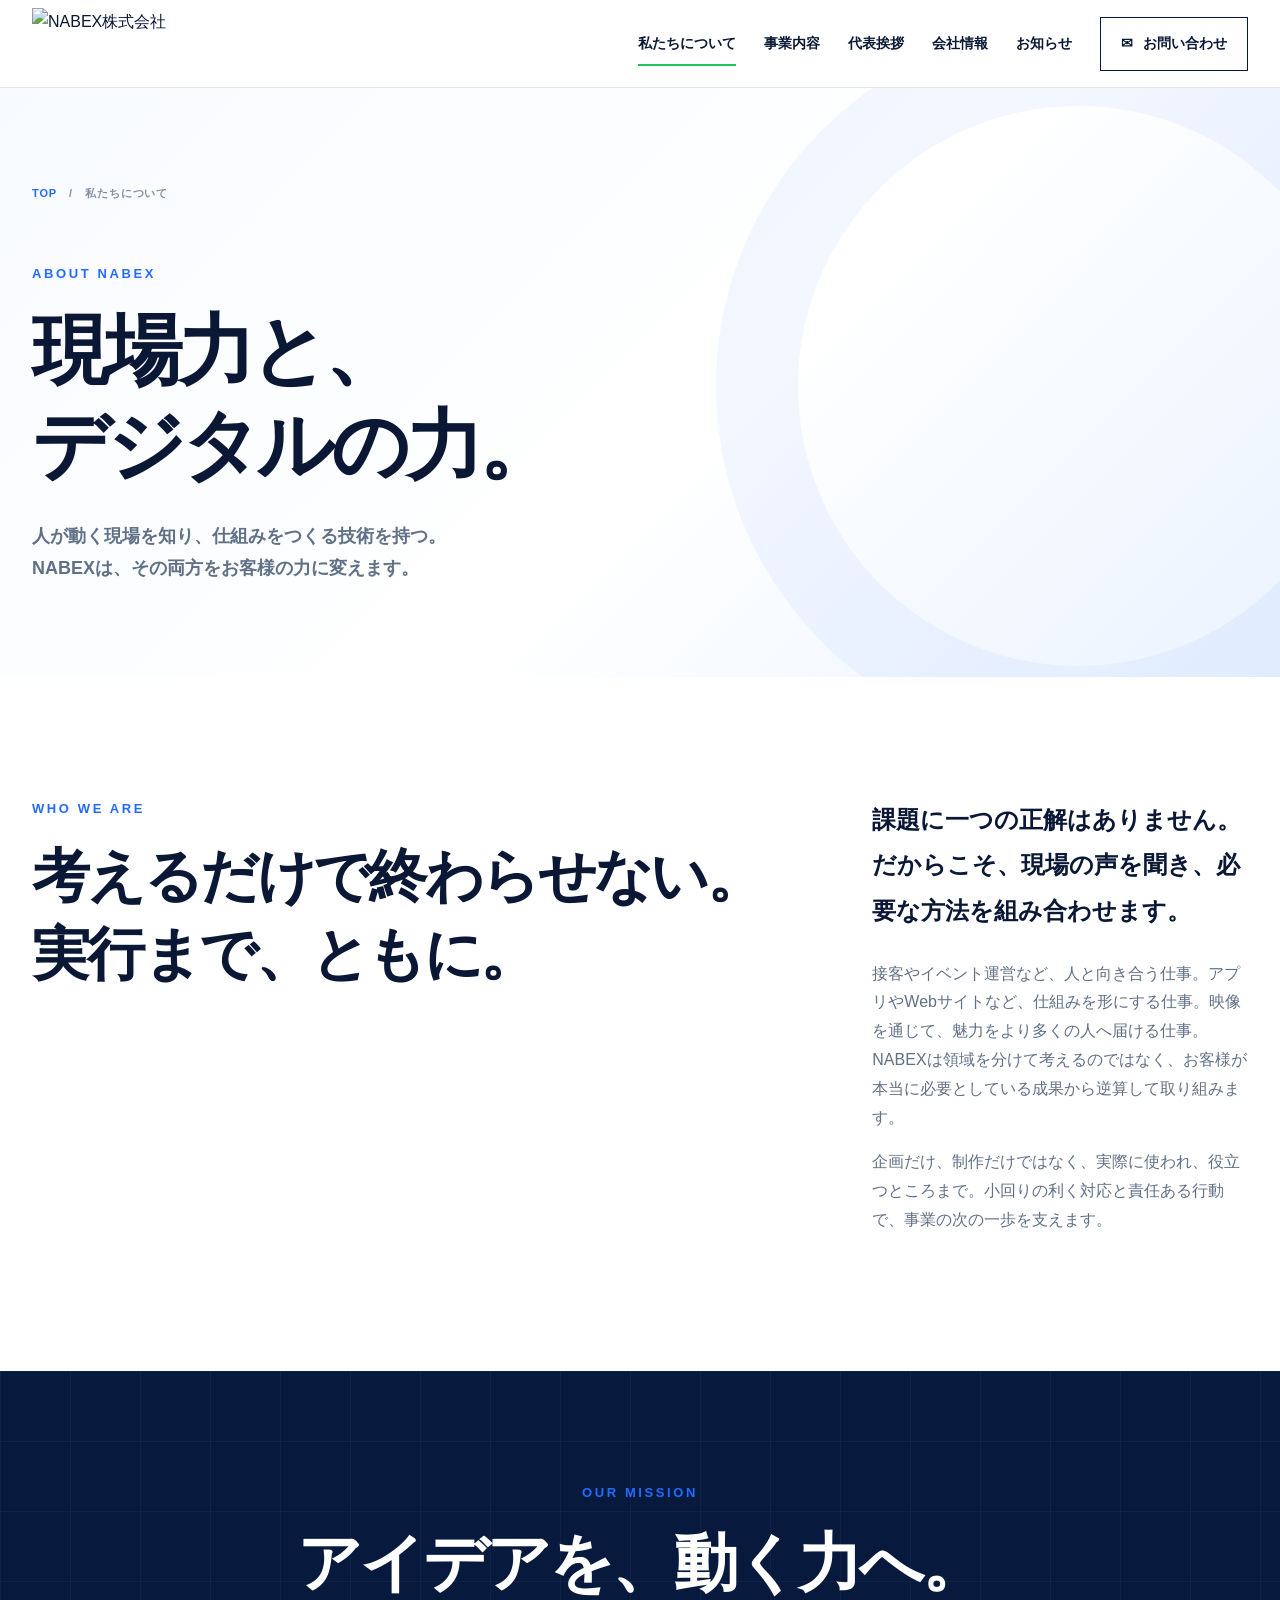
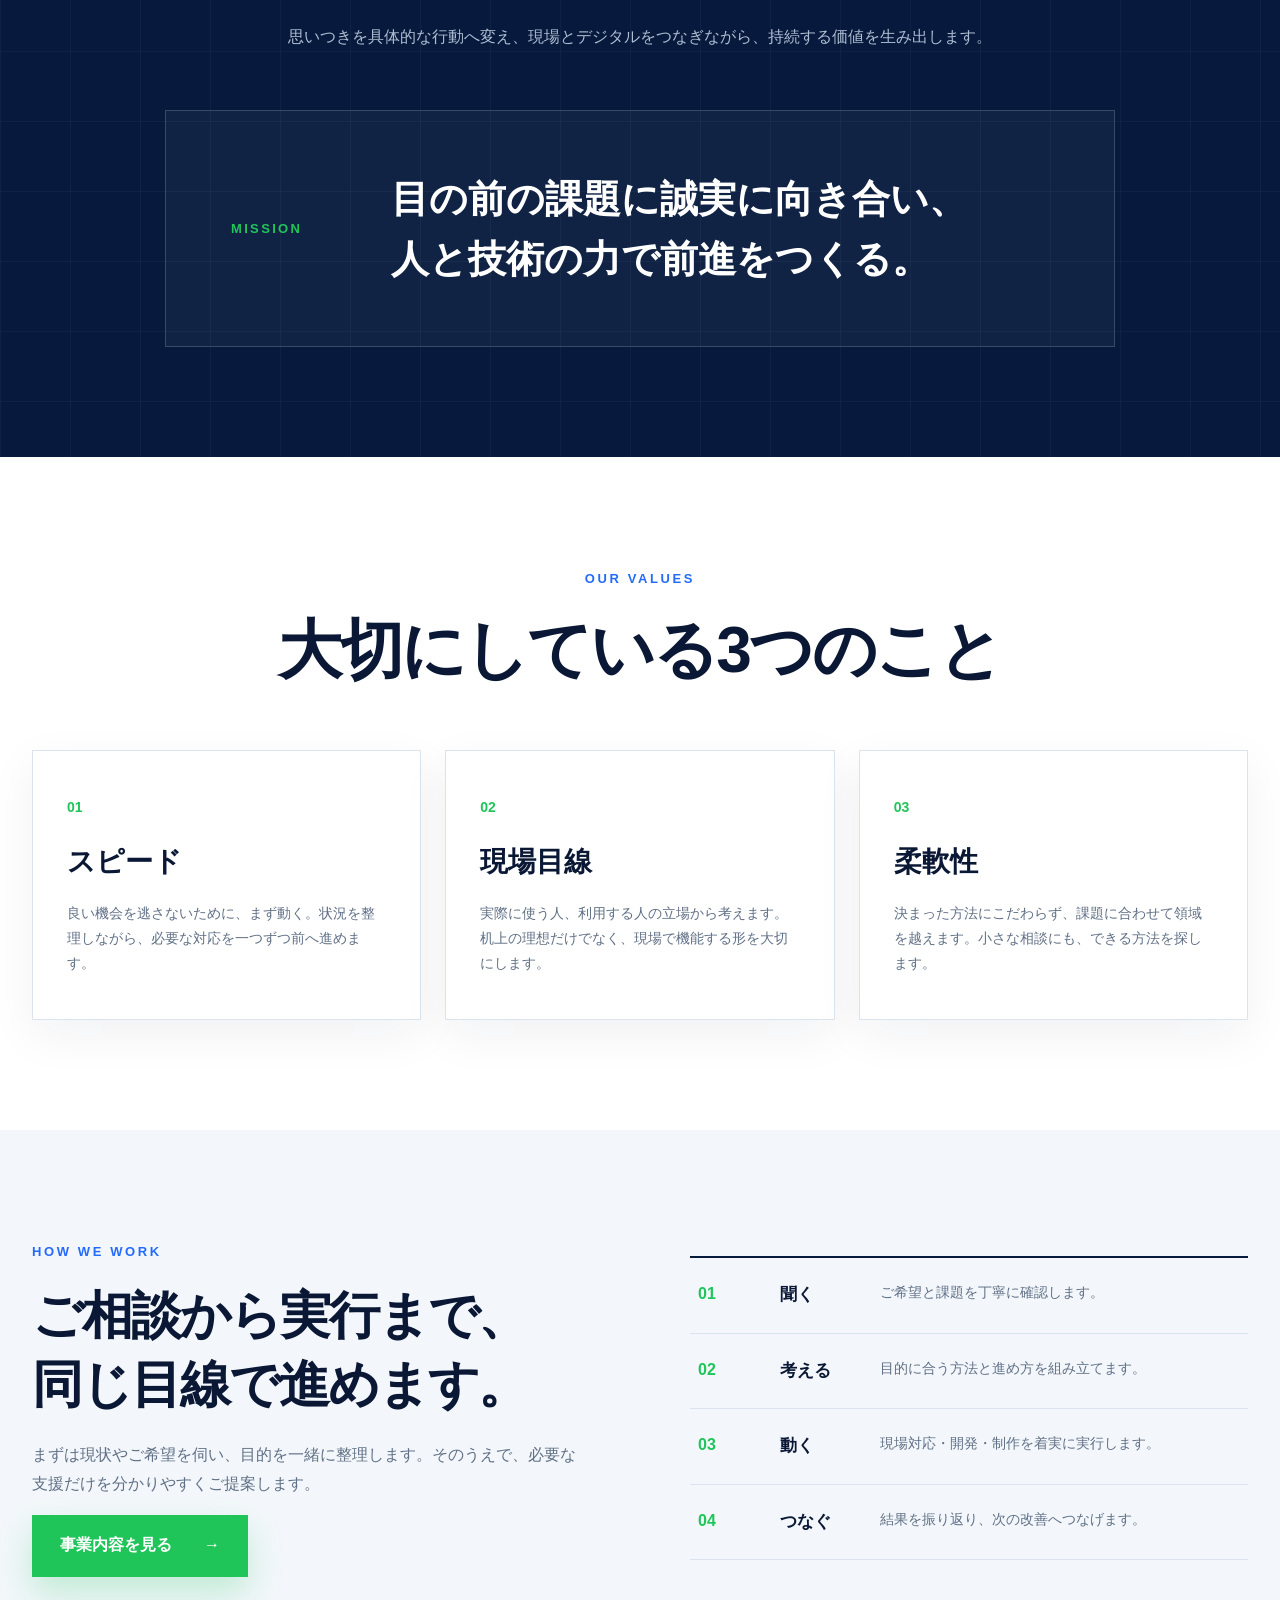
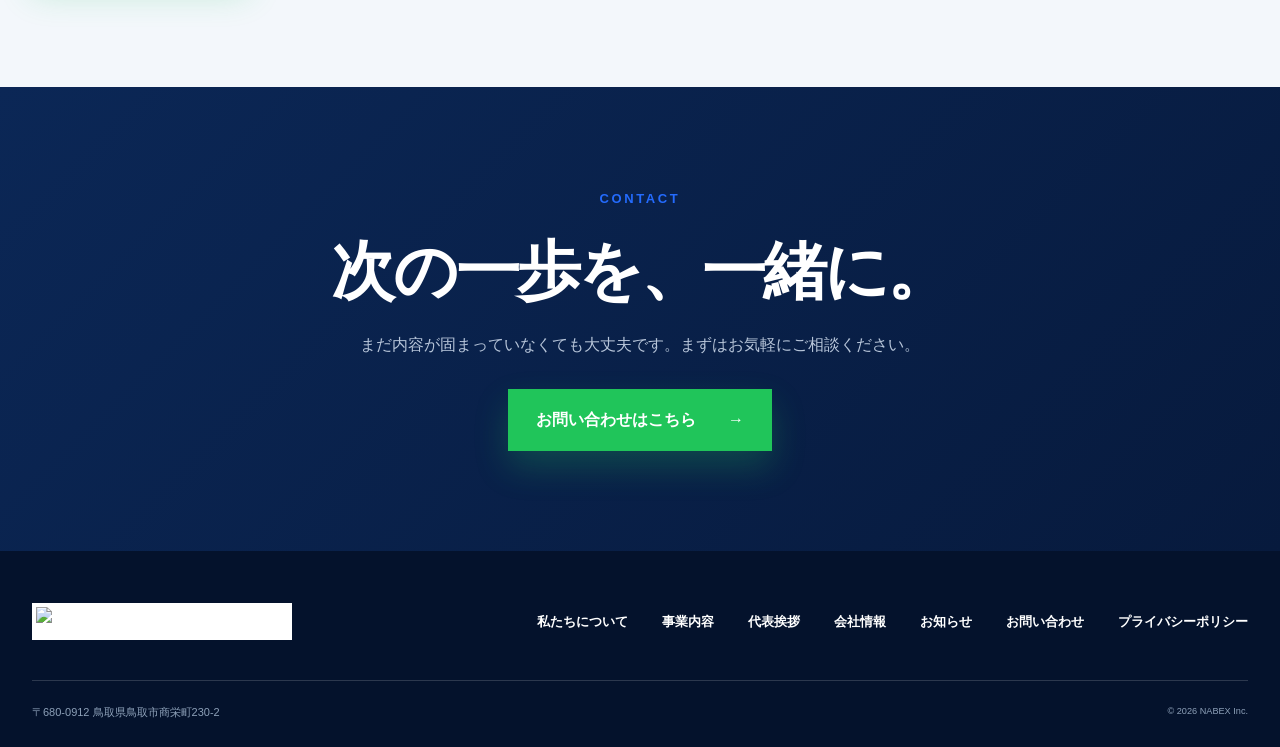
==== about.html @ 5d3fcea1 "Add files via upload" ====
<!doctype html>
<html lang="ja">
<head>
  <meta charset="utf-8">
  <meta name="viewport" content="width=device-width,initial-scale=1">
  <title>私たちについて｜NABEX株式会社</title>
  <meta name="description" content="現場力とデジタルの力で事業を前へ進めるNABEX株式会社の考え方、使命、大切にする価値観をご紹介します。">
  <link rel="icon" href="assets/favicon.png">
  <link rel="stylesheet" href="style.css">
  <script src="script.js" defer></script>
</head>
<body>
<main>
  <header class="header"><div class="headerInner">
    <a class="brand" href="index.html" aria-label="トップへ"><img src="assets/nabex-logo.png" alt="NABEX株式会社"></a>
    <button class="menuButton" type="button" aria-label="メニューを開く" aria-expanded="false"><span></span><span></span><span></span></button>
    <nav class="nav" aria-label="メインメニュー"><a class="current" href="about.html">私たちについて</a><a href="services.html">事業内容</a><a href="message.html">代表挨拶</a><a href="company.html">会社情報</a><a href="news.html">お知らせ</a><a class="navContact" href="contact.html"><span>✉</span>お問い合わせ</a></nav>
  </div></header>

  <section class="subHero"><div class="sectionWidth"><div class="breadcrumbs"><a href="index.html">TOP</a><span>/</span><span>私たちについて</span></div><span class="eyebrow">ABOUT NABEX</span><h1>現場力と、<br>デジタルの力。</h1><p>人が動く現場を知り、仕組みをつくる技術を持つ。<br>NABEXは、その両方をお客様の力に変えます。</p></div></section>

  <section class="pageIntro section"><div class="sectionWidth splitLead"><div><span class="eyebrow">WHO WE ARE</span><h2>考えるだけで終わらせない。<br>実行まで、ともに。</h2></div><div><p class="largeText">課題に一つの正解はありません。だからこそ、現場の声を聞き、必要な方法を組み合わせます。</p><p>接客やイベント運営など、人と向き合う仕事。アプリやWebサイトなど、仕組みを形にする仕事。映像を通じて、魅力をより多くの人へ届ける仕事。NABEXは領域を分けて考えるのではなく、お客様が本当に必要としている成果から逆算して取り組みます。</p><p>企画だけ、制作だけではなく、実際に使われ、役立つところまで。小回りの利く対応と責任ある行動で、事業の次の一歩を支えます。</p></div></div></section>

  <section class="contentSection navyPanel"><div class="sectionWidth"><div class="centerHeading"><span class="eyebrow">OUR MISSION</span><h2>アイデアを、動く力へ。</h2><p>思いつきを具体的な行動へ変え、現場とデジタルをつなぎながら、持続する価値を生み出します。</p></div><div class="missionStatement"><span>MISSION</span><strong>目の前の課題に誠実に向き合い、<br>人と技術の力で前進をつくる。</strong></div></div></section>

  <section class="contentSection"><div class="sectionWidth"><div class="centerHeading"><span class="eyebrow">OUR VALUES</span><h2>大切にしている3つのこと</h2></div><div class="valueCards"><article><b>01</b><h3>スピード</h3><p>良い機会を逃さないために、まず動く。状況を整理しながら、必要な対応を一つずつ前へ進めます。</p></article><article><b>02</b><h3>現場目線</h3><p>実際に使う人、利用する人の立場から考えます。机上の理想だけでなく、現場で機能する形を大切にします。</p></article><article><b>03</b><h3>柔軟性</h3><p>決まった方法にこだわらず、課題に合わせて領域を越えます。小さな相談にも、できる方法を探します。</p></article></div></div></section>

  <section class="contentSection palePanel"><div class="sectionWidth workStyle"><div><span class="eyebrow">HOW WE WORK</span><h2>ご相談から実行まで、<br>同じ目線で進めます。</h2><p>まずは現状やご希望を伺い、目的を一緒に整理します。そのうえで、必要な支援だけを分かりやすくご提案します。</p><a class="button primary" href="services.html">事業内容を見る <span>→</span></a></div><ol><li><b>01</b><span><strong>聞く</strong>ご希望と課題を丁寧に確認します。</span></li><li><b>02</b><span><strong>考える</strong>目的に合う方法と進め方を組み立てます。</span></li><li><b>03</b><span><strong>動く</strong>現場対応・開発・制作を着実に実行します。</span></li><li><b>04</b><span><strong>つなぐ</strong>結果を振り返り、次の改善へつなげます。</span></li></ol></div></section>

  <section class="pageCta"><div class="sectionWidth"><span class="eyebrow">CONTACT</span><h2>次の一歩を、一緒に。</h2><p>まだ内容が固まっていなくても大丈夫です。まずはお気軽にご相談ください。</p><a class="button primary" href="contact.html">お問い合わせはこちら <span>→</span></a></div></section>

  <footer><div class="sectionWidth footerTop"><a href="index.html"><img src="assets/nabex-logo.png" alt="NABEX株式会社"></a><div><a href="about.html">私たちについて</a><a href="services.html">事業内容</a><a href="message.html">代表挨拶</a><a href="company.html">会社情報</a><a href="news.html">お知らせ</a><a href="contact.html">お問い合わせ</a><a href="privacy.html">プライバシーポリシー</a></div></div><div class="sectionWidth footerBottom"><span>〒680-0912 鳥取県鳥取市商栄町230-2</span><small>© 2026 NABEX Inc.</small></div></footer>
</main>
</body>
</html>
---- style.css ----
:root{--navy:#071a3d;--navy2:#0b2756;--green:#20c55a;--blue:#246bfd;--ink:#0a1835;--muted:#607086;--pale:#f3f7fb;--line:#dbe4ee;--white:#fff}
*{box-sizing:border-box}html{scroll-behavior:smooth;scroll-padding-top:88px}body{margin:0;color:var(--ink);background:#fff;font-family:"Noto Sans JP","Hiragino Kaku Gothic ProN","Yu Gothic",Meiryo,sans-serif;line-height:1.8;overflow-x:hidden}a{color:inherit;text-decoration:none}img{display:block;max-width:100%}button,input,select,textarea{font:inherit}.sectionWidth{width:min(1240px,calc(100% - 64px));margin-inline:auto}.section{padding:120px 0}.eyebrow{display:block;color:var(--blue);font-size:13px;font-weight:800;letter-spacing:.2em;margin-bottom:18px}.sectionHeading h2{font-size:clamp(38px,5vw,68px);line-height:1.22;letter-spacing:-.045em;margin:0;font-weight:800}.sectionHeading p{color:var(--muted);max-width:440px;margin-top:24px}
.header{height:88px;position:fixed;inset:0 0 auto;z-index:50;background:rgba(255,255,255,.96);border-bottom:1px solid rgba(7,26,61,.1);backdrop-filter:blur(16px)}.headerInner{height:100%;width:min(1460px,calc(100% - 64px));margin:auto;display:flex;align-items:center;justify-content:space-between;gap:26px}.brand img{width:250px;height:72px;object-fit:contain}.nav{display:flex;align-items:center;gap:28px;font-size:14px;font-weight:700}.nav>a:not(.navContact){position:relative}.nav>a:not(.navContact):after{content:"";position:absolute;left:0;right:100%;bottom:-10px;height:2px;background:var(--green);transition:.25s}.nav>a:not(.navContact):hover:after,.nav>a.current:not(.navContact):after{right:0}.navContact{height:54px;border:1px solid var(--navy);padding:0 20px;display:flex;align-items:center;gap:10px;transition:.25s}.navContact:hover,.navContact.current{color:#fff;background:var(--navy)}.menuButton{display:none}
.hero{min-height:900px;padding-top:88px;display:grid;grid-template-columns:46% 54%;position:relative;background:linear-gradient(135deg,#fff 60%,#edf5ff);overflow:hidden}.heroCopy{padding:112px 4vw 0 max(4vw,calc((100vw - 1440px)/2 + 56px));position:relative;z-index:3}.kicker{display:flex;align-items:center;gap:18px;color:var(--blue);font-size:14px;font-weight:800;letter-spacing:.12em}.kicker i{width:88px;height:4px;background:linear-gradient(90deg,var(--blue) 75%,var(--green) 75%);transform:skew(-22deg)}.hero h1{font-size:clamp(56px,5.4vw,82px);line-height:1.32;letter-spacing:-.055em;margin:28px 0 18px;font-weight:850}.hero h1 em{font-style:normal;white-space:nowrap}.heroCopy>p{font-size:20px;font-weight:700;line-height:1.9;margin:0;color:#14213e}.heroActions{display:flex;align-items:center;gap:38px;margin-top:34px}.button{height:62px;padding:0 28px;display:inline-flex;align-items:center;justify-content:center;gap:32px;font-weight:800;transition:.25s}.primary{background:var(--green);color:#fff;box-shadow:0 16px 34px rgba(32,197,90,.24)}.primary:hover{background:#16aa49;transform:translateY(-2px)}.primary:hover span,.textLink:hover span{transform:translateX(6px)}.button span,.textLink span{transition:.25s}.textLink{height:52px;display:flex;align-items:center;gap:28px;border-bottom:2px solid var(--blue);font-weight:800}.textLink span{color:var(--green);font-size:22px}.heroServiceList{display:grid;grid-template-columns:repeat(4,1fr);margin-top:54px;max-width:620px}.heroServiceList a{min-height:82px;padding:8px 18px;border-left:1px solid #ccd7e4;display:flex;flex-direction:column;justify-content:center}.heroServiceList a:first-child{border-left:0;padding-left:0}.heroServiceList b{font-size:11px;color:var(--blue);letter-spacing:.12em}.heroServiceList span{font-size:14px;font-weight:800;white-space:nowrap}.heroVisual{position:relative;overflow:hidden;clip-path:polygon(14% 0,100% 0,100% 100%,0 100%,21% 58%,0 58%);background:var(--navy);animation:visualIn .9s ease both}.heroVisual>img{width:100%;height:100%;object-fit:cover}.heroTint{position:absolute;inset:0;background:linear-gradient(135deg,rgba(36,107,253,.06),rgba(7,26,61,.2) 55%,rgba(7,26,61,.8));mix-blend-mode:multiply}.growthLine{position:absolute;right:-2%;bottom:8%;width:72%;height:48%;border-left:13px solid var(--green);border-top:13px solid var(--green);transform:skew(-22deg) rotate(-31deg);filter:drop-shadow(0 0 2px white);animation:lineIn 1.2s .35s ease both}.growthLine span{position:absolute;left:-28px;top:-47px;color:var(--green);font-size:92px;transform:rotate(31deg) skew(22deg);font-weight:900}.visualLabel{position:absolute;right:48px;bottom:38px;color:#fff;text-align:right}.visualLabel small{display:block;color:#8ed7ff;letter-spacing:.18em;font-weight:800}.visualLabel strong{font-size:20px}.news{border-bottom:1px solid var(--line);background:#fff}.newsInner{height:112px;display:grid;grid-template-columns:170px 120px 1fr 42px;align-items:center;gap:20px}.newsTitle{display:flex;flex-direction:column}.newsTitle span{font-weight:900;letter-spacing:.15em}.newsTitle b{font-size:12px;color:var(--green)}.news time{font-size:13px;color:var(--blue);font-weight:800}.news p{font-size:14px;font-weight:600}.news a{font-size:24px;color:var(--green)}
.about{background:#fff}.aboutGrid{display:grid;grid-template-columns:.8fr 1.2fr;gap:110px}.largeText{font-size:24px;font-weight:750;line-height:1.9;margin:0 0 26px}.aboutBody>p:not(.largeText){color:var(--muted);max-width:720px}.values{display:grid;grid-template-columns:repeat(3,1fr);margin-top:52px;border-top:1px solid var(--line)}.values>div{padding:26px 18px 0;border-left:1px solid var(--line);display:flex;flex-direction:column}.values>div:first-child{border-left:0;padding-left:0}.values b{color:var(--green);font-size:13px}.values strong{font-size:20px}.values span{font-size:13px;color:var(--muted)}
.business{background:var(--navy);color:#fff;position:relative;overflow:hidden}.business:before{content:"";position:absolute;inset:0;background-image:linear-gradient(rgba(255,255,255,.035) 1px,transparent 1px),linear-gradient(90deg,rgba(255,255,255,.035) 1px,transparent 1px);background-size:70px 70px}.business>.sectionWidth{position:relative}.businessHead{display:flex;justify-content:space-between;align-items:end;margin-bottom:56px}.light .eyebrow{color:#62a8ff}.light h2{color:#fff}.businessHead>p{color:#aab9cf;max-width:420px}.serviceGrid{display:grid;grid-template-columns:repeat(2,1fr);gap:28px}.serviceCard{background:#fff;color:var(--ink);display:grid;grid-template-columns:43% 57%;min-height:390px;overflow:hidden;transition:.3s}.serviceCard:last-child{grid-column:1/-1;grid-template-columns:40% 60%}.serviceCard:hover{transform:translateY(-7px);box-shadow:0 26px 60px rgba(0,0,0,.24)}.serviceImage{position:relative;overflow:hidden}.serviceImage img{width:100%;height:100%;object-fit:cover;transition:.5s}.serviceCard:hover img{transform:scale(1.04)}.serviceImage span{position:absolute;left:18px;top:16px;color:#fff;font-size:54px;font-weight:900;line-height:1;text-shadow:0 3px 20px rgba(0,0,0,.4)}.serviceContent{padding:34px;display:flex;flex-direction:column}.serviceContent small{color:var(--blue);font-weight:800;letter-spacing:.16em}.serviceContent h3{font-size:26px;line-height:1.35;margin:8px 0 14px}.serviceContent p{font-size:14px;color:var(--muted);margin:0}.serviceContent ul{list-style:none;margin:16px 0 22px;padding:0;display:flex;flex-wrap:wrap;gap:7px}.serviceContent li{font-size:11px;padding:5px 9px;background:var(--pale);border:1px solid var(--line)}.serviceContent>a{margin-top:auto;display:flex;justify-content:space-between;padding-top:14px;border-top:1px solid var(--line);font-size:13px;font-weight:800}.serviceContent>a span{color:var(--green);font-size:20px}
.message{background:var(--pale)}.messageGrid{display:grid;grid-template-columns:1fr 1fr;gap:90px;align-items:center}.messagePhoto{height:620px;position:relative;clip-path:polygon(0 0,100% 8%,87% 100%,0 92%)}.messagePhoto img{width:100%;height:100%;object-fit:cover}.messagePhoto span{position:absolute;left:30px;bottom:52px;background:var(--green);color:#fff;padding:10px 20px;font-size:12px;font-weight:900;letter-spacing:.15em}.messageText h2{font-size:clamp(34px,4vw,56px);line-height:1.35;letter-spacing:-.04em;margin:0 0 30px}.messageText p{color:var(--muted);margin:0 0 18px}.signature{border-top:1px solid var(--line);margin-top:34px;padding-top:22px;display:flex;flex-direction:column}.signature span{font-size:12px;color:var(--blue);font-weight:800}.signature strong{font-size:17px}
.company{background:#fff}.companyGrid{display:grid;grid-template-columns:.8fr 1.2fr;gap:100px}.company dl{margin:0;border-top:2px solid var(--navy)}.company dl>div{display:grid;grid-template-columns:170px 1fr;border-bottom:1px solid var(--line);padding:24px 10px}.company dt{font-size:13px;color:var(--blue);font-weight:800}.company dd{margin:0;font-size:14px;font-weight:600}
.contact{background:var(--navy);color:#fff;position:relative;overflow:hidden}.contactGlow{position:absolute;width:740px;height:740px;border-radius:50%;right:-240px;top:-270px;background:radial-gradient(circle,rgba(36,107,253,.38),transparent 65%)}.contactGrid{position:relative;display:grid;grid-template-columns:.8fr 1.2fr;gap:100px}.contactCopy .eyebrow{color:#62a8ff}.contactCopy h2{font-size:clamp(52px,6vw,86px);line-height:1.22;letter-spacing:-.05em;margin:0 0 30px}.contactCopy p{color:#b7c5d9}.contactForm{background:#fff;color:var(--ink);padding:42px;display:grid;gap:20px}.contactForm label{display:grid;gap:8px;font-size:13px;font-weight:800}.contactForm label>span{display:inline-block;justify-self:start;background:var(--green);color:#fff;font-size:10px;padding:0 6px;margin-left:7px;grid-row:1;grid-column:1}.contactForm input,.contactForm select,.contactForm textarea{width:100%;border:0;border-bottom:1px solid #bac7d6;padding:12px 4px;outline:none;background:#fff}.contactForm input:focus,.contactForm select:focus,.contactForm textarea:focus{border-color:var(--blue)}.contactForm textarea{min-height:105px;resize:vertical}.formColumns{display:grid;grid-template-columns:1fr 1fr;gap:24px}.contactForm button{height:62px;background:var(--green);color:#fff;border:0;font-weight:800;cursor:pointer;display:flex;align-items:center;justify-content:center;gap:38px;transition:.25s}.contactForm button:hover{background:#16aa49}.formSuccess{margin:0;color:#11823c;font-weight:800;text-align:center;font-size:13px}
footer{background:#04122c;color:#fff;padding:52px 0 24px}.footerTop{display:flex;align-items:center;justify-content:space-between;padding-bottom:40px}.footerTop img{width:260px;background:#fff;padding:4px}.footerTop>div{display:flex;gap:34px;font-size:13px;font-weight:700}.footerBottom{border-top:1px solid rgba(255,255,255,.16);padding-top:22px;display:flex;justify-content:space-between;color:#8da0b8;font-size:11px}

/* Multi-page components */
.inlineArrow{display:inline-flex;align-items:center;gap:28px;margin-top:28px;padding:12px 0;border-bottom:2px solid var(--blue);font-size:14px;font-weight:800}.inlineArrow span{color:var(--green);font-size:20px;transition:.25s}.inlineArrow:hover span{transform:translateX(6px)}
.subHero{min-height:570px;padding:184px 0 92px;background:linear-gradient(135deg,#f7faff 0%,#fff 58%,#eaf3ff 100%);position:relative;overflow:hidden}.subHero:after{content:"";position:absolute;width:560px;height:560px;right:-160px;top:24px;border:82px solid rgba(36,107,253,.055);border-radius:50%}.subHero .sectionWidth{position:relative;z-index:1}.breadcrumbs{display:flex;align-items:center;gap:12px;margin-bottom:58px;color:#8390a2;font-size:11px;font-weight:700;letter-spacing:.08em}.breadcrumbs a{color:var(--blue)}.subHero h1{font-size:clamp(52px,6vw,84px);line-height:1.23;letter-spacing:-.055em;margin:0 0 28px}.subHero p{color:var(--muted);font-size:18px;font-weight:650;margin:0}.subHero.servicesHero,.subHero.messageHero{background:linear-gradient(135deg,#071a3d,#0b2756 60%,#10418c);color:#fff}.subHero.servicesHero p,.subHero.messageHero p{color:#bdcce1}.subHero.servicesHero .breadcrumbs,.subHero.messageHero .breadcrumbs{color:#8fa5c3}.subHero.servicesHero:after,.subHero.messageHero:after{border-color:rgba(32,197,90,.12)}.subHero.contactSubHero{background:linear-gradient(135deg,#f5fff8,#fff 55%,#e9f3ff)}.subHero.compactHero{min-height:430px;padding-bottom:70px}.splitLead{display:grid;grid-template-columns:.8fr 1.2fr;gap:110px}.splitLead h2,.companyPage h2{font-size:clamp(36px,4.5vw,60px);line-height:1.35;letter-spacing:-.045em;margin:0}.splitLead>div:last-child>p:not(.largeText){color:var(--muted)}
.contentSection{padding:110px 0}.palePanel{background:var(--pale)}.navyPanel{background:var(--navy);color:#fff;position:relative;overflow:hidden}.navyPanel:before{content:"";position:absolute;inset:0;background-image:linear-gradient(rgba(255,255,255,.035) 1px,transparent 1px),linear-gradient(90deg,rgba(255,255,255,.035) 1px,transparent 1px);background-size:70px 70px}.navyPanel>.sectionWidth{position:relative}.centerHeading{text-align:center;max-width:820px;margin:0 auto 58px}.centerHeading h2{font-size:clamp(38px,5vw,64px);line-height:1.3;letter-spacing:-.045em;margin:0 0 18px}.centerHeading p{color:var(--muted);margin:0}.navyPanel .centerHeading p{color:#aebdd2}.missionStatement{max-width:950px;margin:auto;padding:58px 65px;border:1px solid rgba(255,255,255,.17);background:rgba(255,255,255,.04);display:grid;grid-template-columns:160px 1fr;align-items:center}.missionStatement span{color:var(--green);font-size:13px;font-weight:900;letter-spacing:.18em}.missionStatement strong{font-size:clamp(26px,3vw,42px);line-height:1.55}.valueCards{display:grid;grid-template-columns:repeat(3,1fr);gap:24px}.valueCards article{padding:42px 34px;border:1px solid var(--line);background:#fff;box-shadow:0 15px 45px rgba(7,26,61,.06)}.valueCards b{color:var(--green);font-size:14px}.valueCards h3{font-size:28px;margin:15px 0 14px}.valueCards p{color:var(--muted);font-size:14px;margin:0}.workStyle{display:grid;grid-template-columns:1fr 1fr;gap:100px;align-items:center}.workStyle h2{font-size:clamp(36px,4vw,56px);line-height:1.35;letter-spacing:-.04em;margin:0 0 22px}.workStyle>div>p{color:var(--muted)}.workStyle ol{list-style:none;margin:0;padding:0;border-top:2px solid var(--navy)}.workStyle li{display:grid;grid-template-columns:62px 1fr;gap:20px;padding:22px 8px;border-bottom:1px solid var(--line)}.workStyle li>b{color:var(--green)}.workStyle li>span{display:grid;grid-template-columns:100px 1fr;color:var(--muted);font-size:14px}.workStyle li strong{color:var(--ink);font-size:17px}
.pageCta{padding:100px 0;text-align:center;background:linear-gradient(135deg,#0b2756,#071a3d);color:#fff}.pageCta h2{font-size:clamp(38px,5vw,64px);line-height:1.35;letter-spacing:-.045em;margin:0 0 16px}.pageCta p{color:#b7c5d9;margin:0 0 30px}.pageCta .button{min-width:260px}
.serviceIndex{display:grid;grid-template-columns:repeat(5,1fr);margin-top:-36px;position:relative;z-index:3;background:#fff;box-shadow:0 18px 55px rgba(7,26,61,.12)}.serviceIndex a{min-height:112px;padding:22px;border-right:1px solid var(--line);display:flex;flex-direction:column;justify-content:center;transition:.25s}.serviceIndex a:last-child{border-right:0}.serviceIndex a:hover{background:var(--navy);color:#fff}.serviceIndex b{color:var(--green);font-size:11px}.serviceIndex span{font-size:14px;font-weight:800}.serviceDetails{display:grid;gap:120px}.serviceDetail{display:grid;grid-template-columns:1fr 1fr;gap:90px;align-items:center;scroll-margin-top:120px}.serviceDetail.reverse .serviceDetailImage{order:2}.serviceDetailImage{height:540px;position:relative;overflow:hidden}.serviceDetailImage:after{content:"";position:absolute;inset:0;background:linear-gradient(160deg,transparent 55%,rgba(7,26,61,.45))}.serviceDetailImage img{width:100%;height:100%;object-fit:cover}.serviceDetailImage span{position:absolute;z-index:1;left:25px;top:18px;color:#fff;font-size:74px;line-height:1;font-weight:900;text-shadow:0 5px 26px rgba(0,0,0,.35)}.serviceDetailBody>small{color:var(--blue);font-size:12px;font-weight:900;letter-spacing:.16em}.serviceDetailBody h2{font-size:clamp(38px,4.5vw,60px);line-height:1.25;letter-spacing:-.045em;margin:8px 0 22px}.serviceDetailBody .lead{font-size:20px;font-weight:750;line-height:1.8;color:var(--ink)}.serviceDetailBody>p:not(.lead){color:var(--muted)}.serviceDetailBody ul{list-style:none;padding:0;margin:28px 0 0;display:grid;grid-template-columns:1fr 1fr;border-top:1px solid var(--line)}.serviceDetailBody li{padding:13px 8px;border-bottom:1px solid var(--line);font-size:13px;font-weight:750}.serviceDetailBody li:before{content:"✓";color:var(--green);font-weight:900;margin-right:9px}.flowCards{list-style:none;margin:0;padding:0;display:grid;grid-template-columns:repeat(4,1fr);gap:18px}.flowCards li{min-height:210px;padding:30px 26px;background:#fff;border-top:4px solid var(--green);display:flex;flex-direction:column}.flowCards b{color:var(--blue);font-size:12px}.flowCards strong{font-size:20px;margin:25px 0 10px}.flowCards span{color:var(--muted);font-size:13px}
.messageLongGrid{display:grid;grid-template-columns:.75fr 1.25fr;gap:100px;align-items:start}.messageLong aside{position:sticky;top:120px}.messagePortrait{height:530px;position:relative;overflow:hidden}.messagePortrait img{width:100%;height:100%;object-fit:cover}.messagePortrait span{position:absolute;left:22px;bottom:22px;padding:9px 16px;background:var(--green);color:#fff;font-size:11px;font-weight:900;letter-spacing:.15em}.representative{padding:20px 0;border-bottom:1px solid var(--line);display:flex;flex-direction:column}.representative small{color:var(--blue);font-weight:800}.messageLong article h2{font-size:clamp(40px,5vw,66px);line-height:1.35;letter-spacing:-.045em;margin:0 0 38px}.messageLong article>p{color:#46576e;margin:0 0 25px}.messageLong blockquote{margin:48px 0;padding:40px 45px;border-left:6px solid var(--green);background:var(--pale);color:var(--navy);font-size:clamp(24px,3vw,38px);font-weight:850;line-height:1.6}.largeSignature{margin-top:48px}.largeSignature strong{font-size:20px}
.companyPageGrid{display:grid;grid-template-columns:.75fr 1.25fr;gap:100px}.companyPageGrid>div>p{color:var(--muted);margin-top:24px}.companyPage dl{margin:0;border-top:2px solid var(--navy)}.companyPage dl>div{display:grid;grid-template-columns:170px 1fr;border-bottom:1px solid var(--line);padding:25px 10px}.companyPage dt{font-size:13px;color:var(--blue);font-weight:800}.companyPage dd{margin:0;font-size:15px;font-weight:600}.companyLinks{display:grid;grid-template-columns:repeat(3,1fr);gap:22px}.companyLinks article{padding:34px;background:#fff;border:1px solid var(--line)}.companyLinks article>span{color:var(--blue);font-size:11px;font-weight:900;letter-spacing:.16em}.companyLinks h3{font-size:24px;margin:12px 0}.companyLinks p{color:var(--muted);font-size:13px}.companyLinks a{display:inline-block;margin-top:20px;color:var(--green);font-size:13px;font-weight:800}
.newsPageGrid{display:grid;grid-template-columns:240px 1fr;gap:80px}.newsPageGrid>aside{display:flex;flex-direction:column}.newsPageGrid>aside span{color:var(--blue);font-size:13px;font-weight:900;letter-spacing:.15em}.newsPageGrid>aside strong{font-size:20px}.newsList{border-top:2px solid var(--navy)}.newsList article{padding:42px 12px;border-bottom:1px solid var(--line)}.newsList article>div{display:flex;gap:18px;align-items:center}.newsList time{color:var(--blue);font-size:13px;font-weight:800}.newsList article>div span{padding:3px 9px;background:var(--pale);font-size:10px;font-weight:800}.newsList h2{font-size:23px;line-height:1.6;margin:18px 0 12px}.newsList p{color:var(--muted);font-size:14px;margin:0}.emptyNews{padding:34px 12px;color:#8a97a8;font-size:13px;border-bottom:1px solid var(--line)}
.contactPage{padding-top:100px}.contactNotes{margin-top:38px;padding-top:24px;border-top:1px solid rgba(255,255,255,.18)}.contactNotes strong{font-size:14px}.contactNotes ul{padding-left:1.2em;color:#b7c5d9;font-size:13px}.privacyCheck{display:flex!important;grid-template-columns:auto 1fr!important;align-items:center;gap:10px!important;font-weight:600!important}.privacyCheck input{width:18px!important;height:18px}.privacyCheck span{position:static!important;background:none!important;color:var(--ink)!important;font-size:12px!important;padding:0!important;margin:0!important;grid-row:auto!important;grid-column:auto!important}.privacyCheck a{color:var(--blue);text-decoration:underline}
.legalBody{max-width:900px}.legalBody>p:first-child{font-size:17px;font-weight:650;line-height:2}.legalBody article{margin-top:48px}.legalBody h2{font-size:22px;margin:0 0 15px;padding-bottom:12px;border-bottom:1px solid var(--line)}.legalBody p,.legalBody li{color:var(--muted);font-size:14px}.legalBody a{color:var(--blue);text-decoration:underline}.policyDate{text-align:right;margin-top:55px}
@keyframes visualIn{from{opacity:0;transform:translateX(60px)}to{opacity:1;transform:none}}@keyframes lineIn{from{opacity:0;clip-path:inset(100% 0 0 0)}to{opacity:1;clip-path:inset(0)}}
@media(max-width:1100px){.nav{gap:20px}.brand img{width:235px}.hero{grid-template-columns:1fr;min-height:auto}.heroCopy{padding:96px 7vw 50px}.heroVisual{height:560px;clip-path:polygon(0 12%,100% 0,100% 100%,0 100%)}.aboutGrid,.messageGrid,.companyGrid,.contactGrid{gap:50px}.serviceCard{grid-template-columns:1fr}.serviceImage{height:250px}.serviceCard:last-child{grid-template-columns:1fr}.serviceCard:last-child .serviceImage{height:300px}}
@media(max-width:820px){html{scroll-padding-top:72px}.sectionWidth{width:min(100% - 36px,1240px)}.section{padding:78px 0}.header{height:72px}.headerInner{width:calc(100% - 32px)}.brand img{width:190px;height:54px}.menuButton{display:grid;gap:5px;background:none;border:0;padding:10px;cursor:pointer}.menuButton span{width:26px;height:2px;background:var(--navy)}.nav{display:none;position:absolute;top:72px;left:0;right:0;background:#fff;padding:24px;box-shadow:0 16px 30px rgba(7,26,61,.16);align-items:stretch}.navOpen{display:grid;gap:8px}.nav a{padding:10px}.navContact{margin-top:8px}.hero{padding-top:72px}.heroCopy{padding:72px 24px 44px}.hero h1{font-size:clamp(46px,10vw,68px)}.heroServiceList{grid-template-columns:repeat(2,1fr)}.heroServiceList a:nth-child(3){border-left:0}.newsInner{height:auto;padding:24px 0;grid-template-columns:100px 1fr 30px}.news time{grid-column:2}.news p{grid-column:1/3;margin:0}.news a{grid-column:3;grid-row:1/3}.aboutGrid,.messageGrid,.companyGrid,.contactGrid{grid-template-columns:1fr}.values{margin-top:35px}.businessHead{display:block}.businessHead>p{margin-top:20px}.serviceGrid{grid-template-columns:1fr}.serviceCard:last-child{grid-column:auto}.messagePhoto{height:440px}.companyGrid{gap:45px}.contactGrid{gap:45px}.footerTop{align-items:flex-start}.footerTop>div{display:grid;grid-template-columns:1fr 1fr}}
@media(max-width:560px){.sectionWidth{width:calc(100% - 28px)}.section{padding:64px 0}.sectionHeading h2{font-size:36px}.heroCopy{padding:54px 20px 35px}.kicker{font-size:11px}.kicker i{width:45px}.hero h1{font-size:43px;margin-top:22px}.heroCopy>p{font-size:16px}.heroActions{display:grid;gap:12px}.button,.textLink{width:100%}.textLink{justify-content:space-between}.heroServiceList{margin-top:35px}.heroServiceList a{padding:8px 10px}.heroServiceList span{font-size:12px}.heroVisual{height:410px}.visualLabel{right:20px;bottom:18px}.growthLine{border-width:8px}.newsInner{grid-template-columns:86px 1fr 24px}.news p{font-size:12px}.aboutGrid{gap:38px}.largeText{font-size:19px}.values{grid-template-columns:1fr}.values>div,.values>div:first-child{border-left:0;border-bottom:1px solid var(--line);padding:16px 0}.serviceCard{display:block}.serviceImage,.serviceCard:last-child .serviceImage{height:230px}.serviceContent{padding:25px}.messageGrid{gap:36px}.messagePhoto{height:330px}.messageText h2{font-size:34px}.company dl>div{grid-template-columns:1fr;gap:5px;padding:18px 4px}.contactCopy h2{font-size:58px}.contactForm{padding:24px 18px}.formColumns{grid-template-columns:1fr}.footerTop{display:block}.footerTop img{width:220px;margin-bottom:30px}.footerTop>div{gap:16px}.footerBottom{display:grid;gap:12px}}
@media(prefers-reduced-motion:reduce){*{scroll-behavior:auto!important;animation:none!important;transition:none!important}}

/* Contact heading: preserve the intentional two-line phrase. */
.contactCopy h2 span{display:block;white-space:nowrap}
@media(max-width:560px){.contactCopy h2{font-size:clamp(42px,13.5vw,54px);letter-spacing:-.065em}}

/* Keep Japanese headings and calls-to-action from breaking at awkward points. */
h1,h2,h3,.button,.textLink,.nav a,.heroServiceList span,.newsTitle,.serviceContent>a{
  word-break:keep-all;
  overflow-wrap:normal;
  line-break:strict;
}
h1,h2,h3{text-wrap:balance}
.heroActions{gap:22px}
.heroActions .primary{min-width:238px;padding-inline:22px;gap:20px;white-space:nowrap}
.heroActions .textLink{min-width:164px;justify-content:space-between;white-space:nowrap}
.navContact{white-space:nowrap}
@media(max-width:1280px) and (min-width:1101px){
  .heroCopy{padding-right:30px}
  .hero h1{font-size:clamp(54px,5.1vw,70px)}
  .heroActions{gap:16px}
  .heroActions .primary{min-width:220px;padding-inline:18px;font-size:14px}
  .heroActions .textLink{min-width:150px;font-size:14px}
}
@media(max-width:560px){
  .heroActions .primary,.heroActions .textLink{min-width:0}
  .contactCopy h2 span{white-space:nowrap}
}

/* Responsive rules for the added pages */
.footerTop>div{flex-wrap:wrap;justify-content:flex-end;row-gap:12px;max-width:760px}
@media(max-width:1200px){
  .headerInner{gap:18px}.brand img{width:215px}.nav{gap:18px;font-size:13px}.navContact{padding-inline:14px}
}
@media(max-width:980px){
  html{scroll-padding-top:72px}.header{height:72px}.headerInner{width:calc(100% - 32px)}.brand img{width:190px;height:54px}.menuButton{display:grid;gap:5px;background:none;border:0;padding:10px;cursor:pointer}.menuButton span{width:26px;height:2px;background:var(--navy)}.nav{display:none;position:absolute;top:72px;left:0;right:0;background:#fff;padding:24px;box-shadow:0 16px 30px rgba(7,26,61,.16);align-items:stretch}.navOpen{display:grid;gap:8px}.nav a{padding:10px}.navContact{margin-top:8px}.nav>a.current:not(.navContact):after{display:none}
  .subHero{min-height:500px;padding:150px 0 76px}.breadcrumbs{margin-bottom:40px}.subHero.compactHero{min-height:390px}
  .splitLead,.workStyle,.companyPageGrid,.messageLongGrid{grid-template-columns:1fr;gap:55px}.valueCards{grid-template-columns:1fr}.missionStatement{grid-template-columns:1fr;gap:20px;padding:42px}.serviceIndex{grid-template-columns:repeat(2,1fr)}.serviceIndex a{border-bottom:1px solid var(--line)}.serviceDetail,.serviceDetail.reverse{grid-template-columns:1fr;gap:40px}.serviceDetail.reverse .serviceDetailImage{order:0}.serviceDetailImage{height:460px}.flowCards{grid-template-columns:repeat(2,1fr)}.messageLong aside{position:static;display:grid;grid-template-columns:1fr 1fr;gap:25px;align-items:end}.messagePortrait{height:430px}.companyLinks{grid-template-columns:1fr}.newsPageGrid{grid-template-columns:1fr;gap:35px}
}
@media(max-width:820px){
  .footerTop>div{justify-content:flex-start;max-width:none}
}
@media(max-width:560px){
  .subHero{min-height:430px;padding:125px 0 62px}.subHero h1{font-size:43px}.subHero p{font-size:15px}.breadcrumbs{margin-bottom:30px}.subHero.compactHero{min-height:350px}.contentSection{padding:72px 0}.splitLead{gap:35px}.missionStatement{padding:30px 22px}.missionStatement strong{font-size:24px}.valueCards article{padding:32px 24px}.workStyle{gap:35px}.workStyle li{grid-template-columns:42px 1fr}.workStyle li>span{grid-template-columns:1fr;gap:3px}.pageCta{padding:72px 0}.pageCta h2{font-size:36px}.serviceIndex{grid-template-columns:1fr;margin-top:0;width:100%;box-shadow:none}.serviceIndex a{min-height:80px;display:grid;grid-template-columns:40px 1fr;align-items:center}.serviceDetails{gap:78px}.serviceDetailImage{height:300px}.serviceDetailImage span{font-size:54px}.serviceDetailBody .lead{font-size:18px}.serviceDetailBody ul{grid-template-columns:1fr}.flowCards{grid-template-columns:1fr}.flowCards li{min-height:165px}.messageLong aside{display:block}.messagePortrait{height:350px}.representative{margin-bottom:10px}.messageLong article h2{font-size:38px}.messageLong blockquote{margin:35px 0;padding:28px 22px;font-size:23px}.companyPage dl>div{grid-template-columns:1fr;gap:5px;padding:19px 5px}.newsList h2{font-size:19px}.contactPage{padding-top:70px}.legalBody article{margin-top:38px}.legalBody h2{font-size:19px}
}
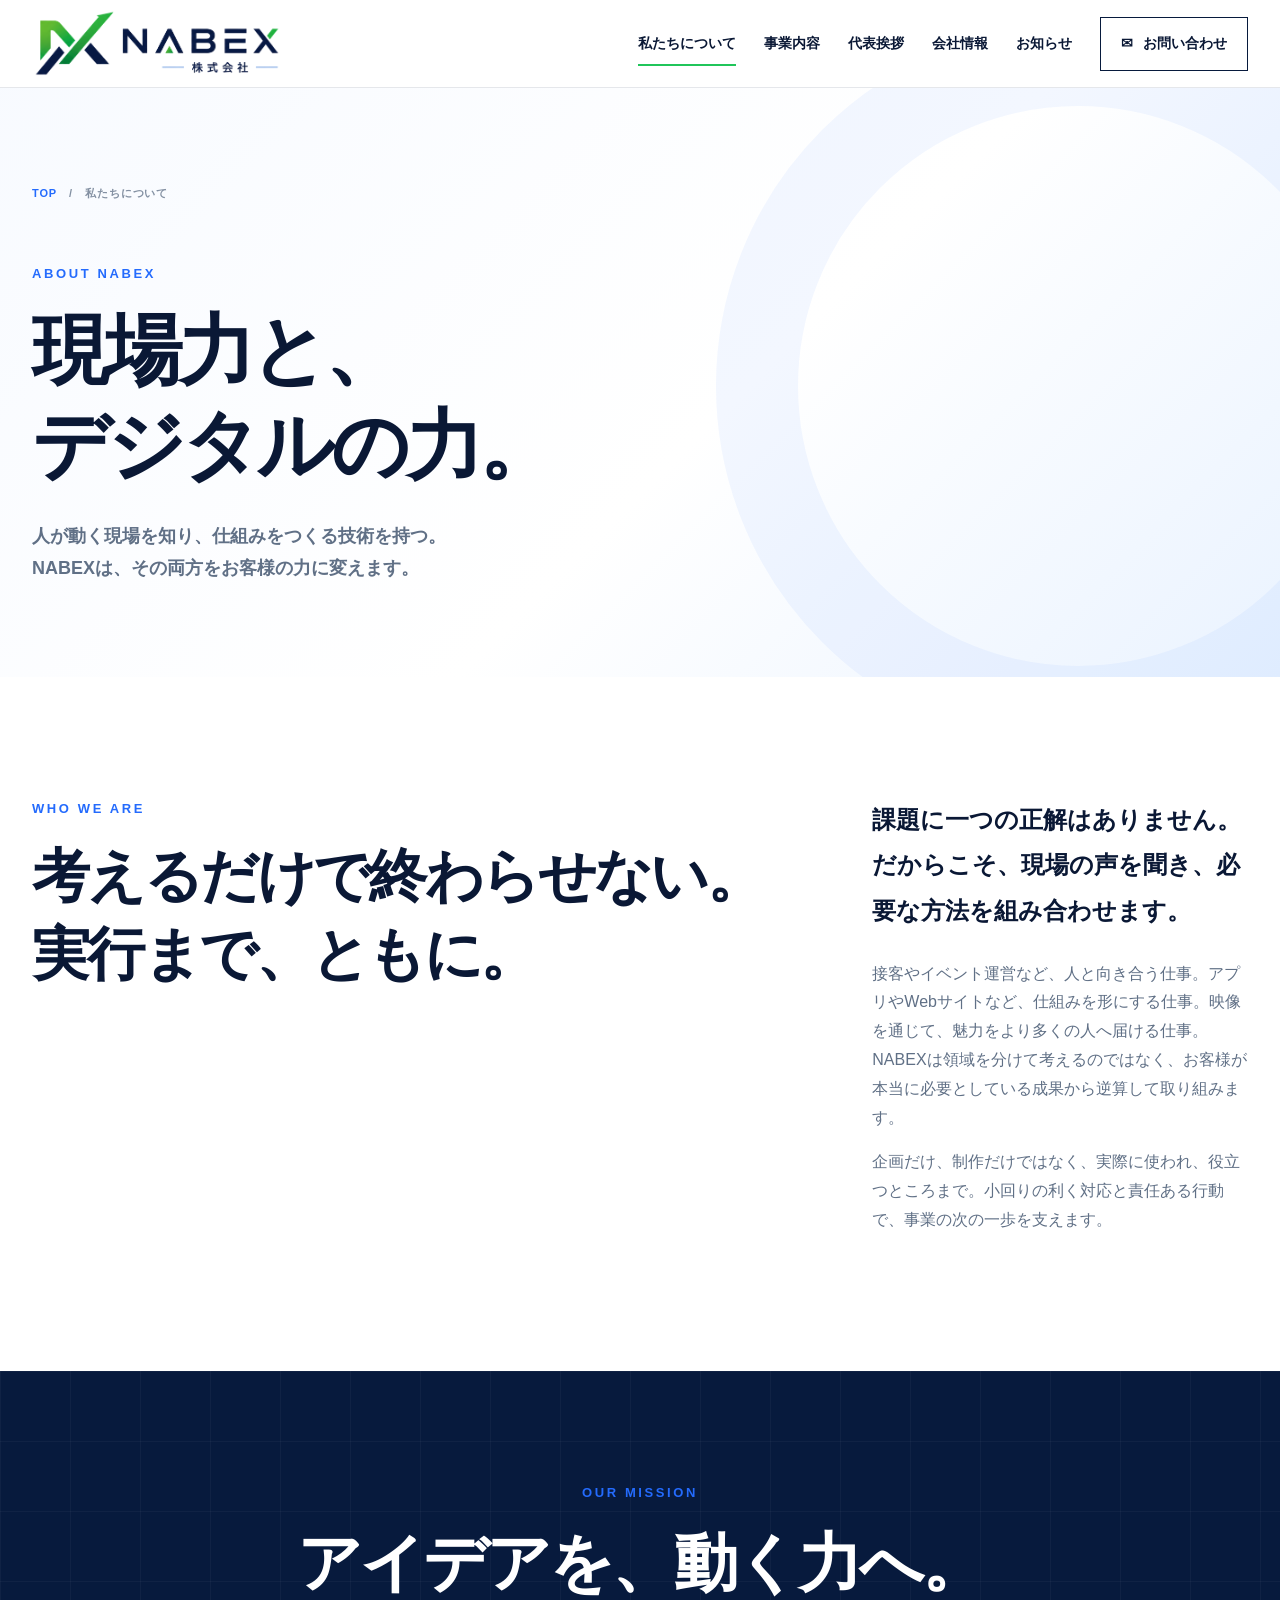
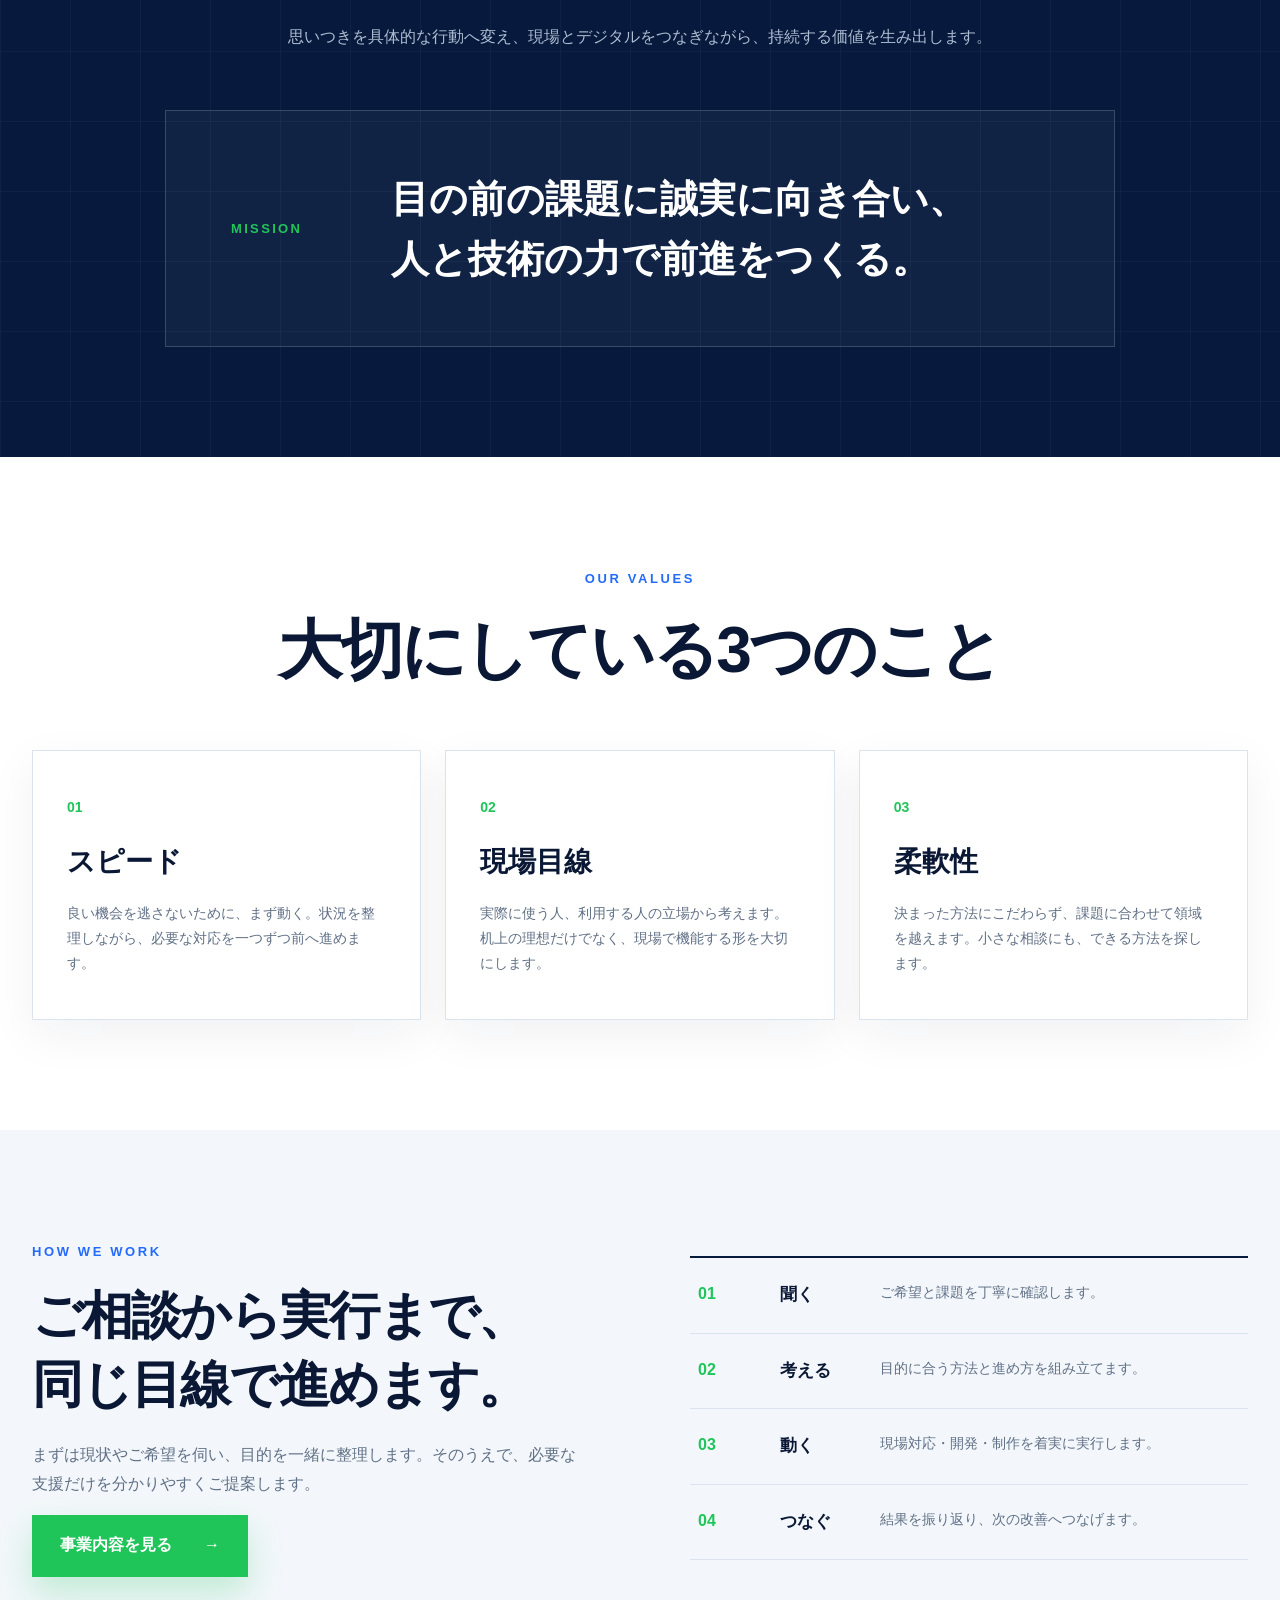
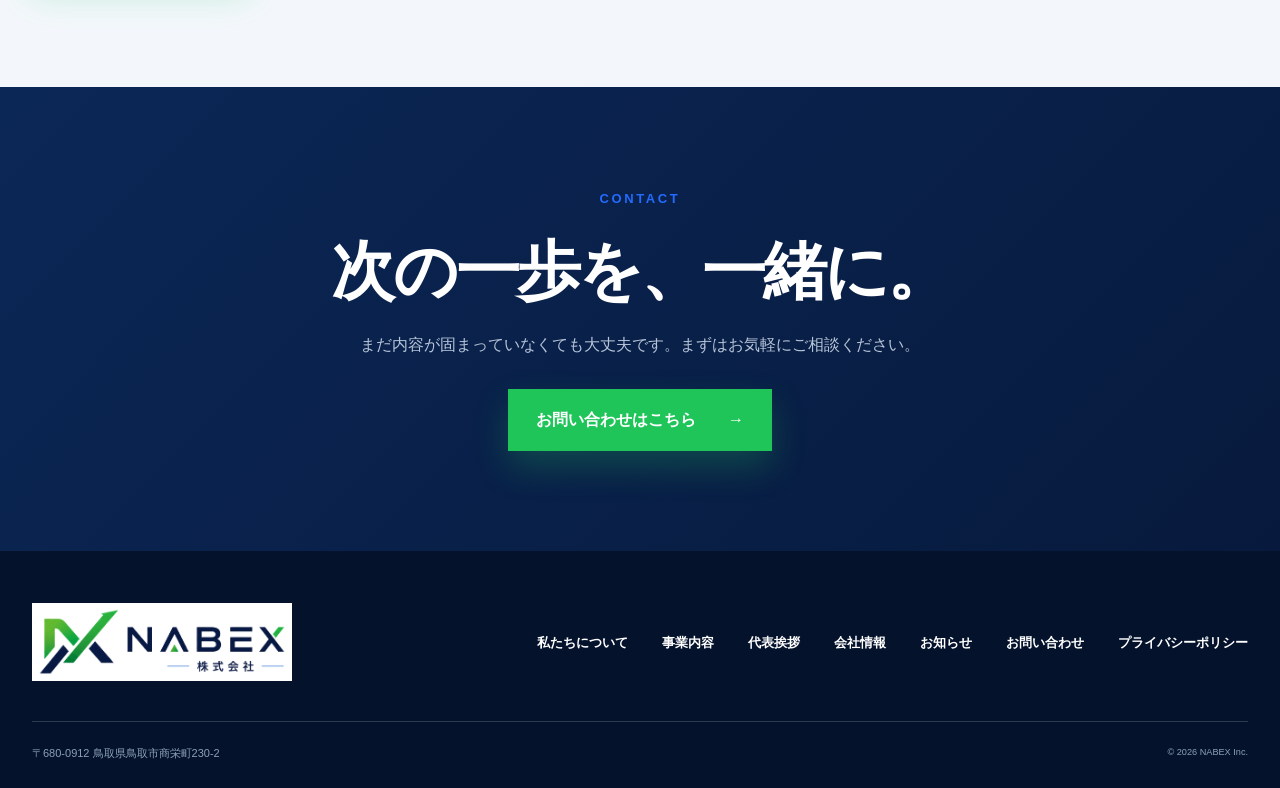
==== commit 0ca234db: "Add files via upload" ====
--- a/about.html
+++ b/about.html
@@ -5,14 +5,14 @@
   <meta name="viewport" content="width=device-width,initial-scale=1">
   <title>私たちについて｜NABEX株式会社</title>
   <meta name="description" content="現場力とデジタルの力で事業を前へ進めるNABEX株式会社の考え方、使命、大切にする価値観をご紹介します。">
-  <link rel="icon" href="assets/favicon.png">
+  <link rel="icon" href="favicon.png">
   <link rel="stylesheet" href="style.css">
   <script src="script.js" defer></script>
 </head>
 <body>
 <main>
   <header class="header"><div class="headerInner">
-    <a class="brand" href="index.html" aria-label="トップへ"><img src="assets/nabex-logo.png" alt="NABEX株式会社"></a>
+    <a class="brand" href="index.html" aria-label="トップへ"><img src="nabex-logo.png" alt="NABEX株式会社"></a>
     <button class="menuButton" type="button" aria-label="メニューを開く" aria-expanded="false"><span></span><span></span><span></span></button>
     <nav class="nav" aria-label="メインメニュー"><a class="current" href="about.html">私たちについて</a><a href="services.html">事業内容</a><a href="message.html">代表挨拶</a><a href="company.html">会社情報</a><a href="news.html">お知らせ</a><a class="navContact" href="contact.html"><span>✉</span>お問い合わせ</a></nav>
   </div></header>
@@ -29,7 +29,7 @@
 
   <section class="pageCta"><div class="sectionWidth"><span class="eyebrow">CONTACT</span><h2>次の一歩を、一緒に。</h2><p>まだ内容が固まっていなくても大丈夫です。まずはお気軽にご相談ください。</p><a class="button primary" href="contact.html">お問い合わせはこちら <span>→</span></a></div></section>
 
-  <footer><div class="sectionWidth footerTop"><a href="index.html"><img src="assets/nabex-logo.png" alt="NABEX株式会社"></a><div><a href="about.html">私たちについて</a><a href="services.html">事業内容</a><a href="message.html">代表挨拶</a><a href="company.html">会社情報</a><a href="news.html">お知らせ</a><a href="contact.html">お問い合わせ</a><a href="privacy.html">プライバシーポリシー</a></div></div><div class="sectionWidth footerBottom"><span>〒680-0912 鳥取県鳥取市商栄町230-2</span><small>© 2026 NABEX Inc.</small></div></footer>
+  <footer><div class="sectionWidth footerTop"><a href="index.html"><img src="nabex-logo.png" alt="NABEX株式会社"></a><div><a href="about.html">私たちについて</a><a href="services.html">事業内容</a><a href="message.html">代表挨拶</a><a href="company.html">会社情報</a><a href="news.html">お知らせ</a><a href="contact.html">お問い合わせ</a><a href="privacy.html">プライバシーポリシー</a></div></div><div class="sectionWidth footerBottom"><span>〒680-0912 鳥取県鳥取市商栄町230-2</span><small>© 2026 NABEX Inc.</small></div></footer>
 </main>
 </body>
 </html>
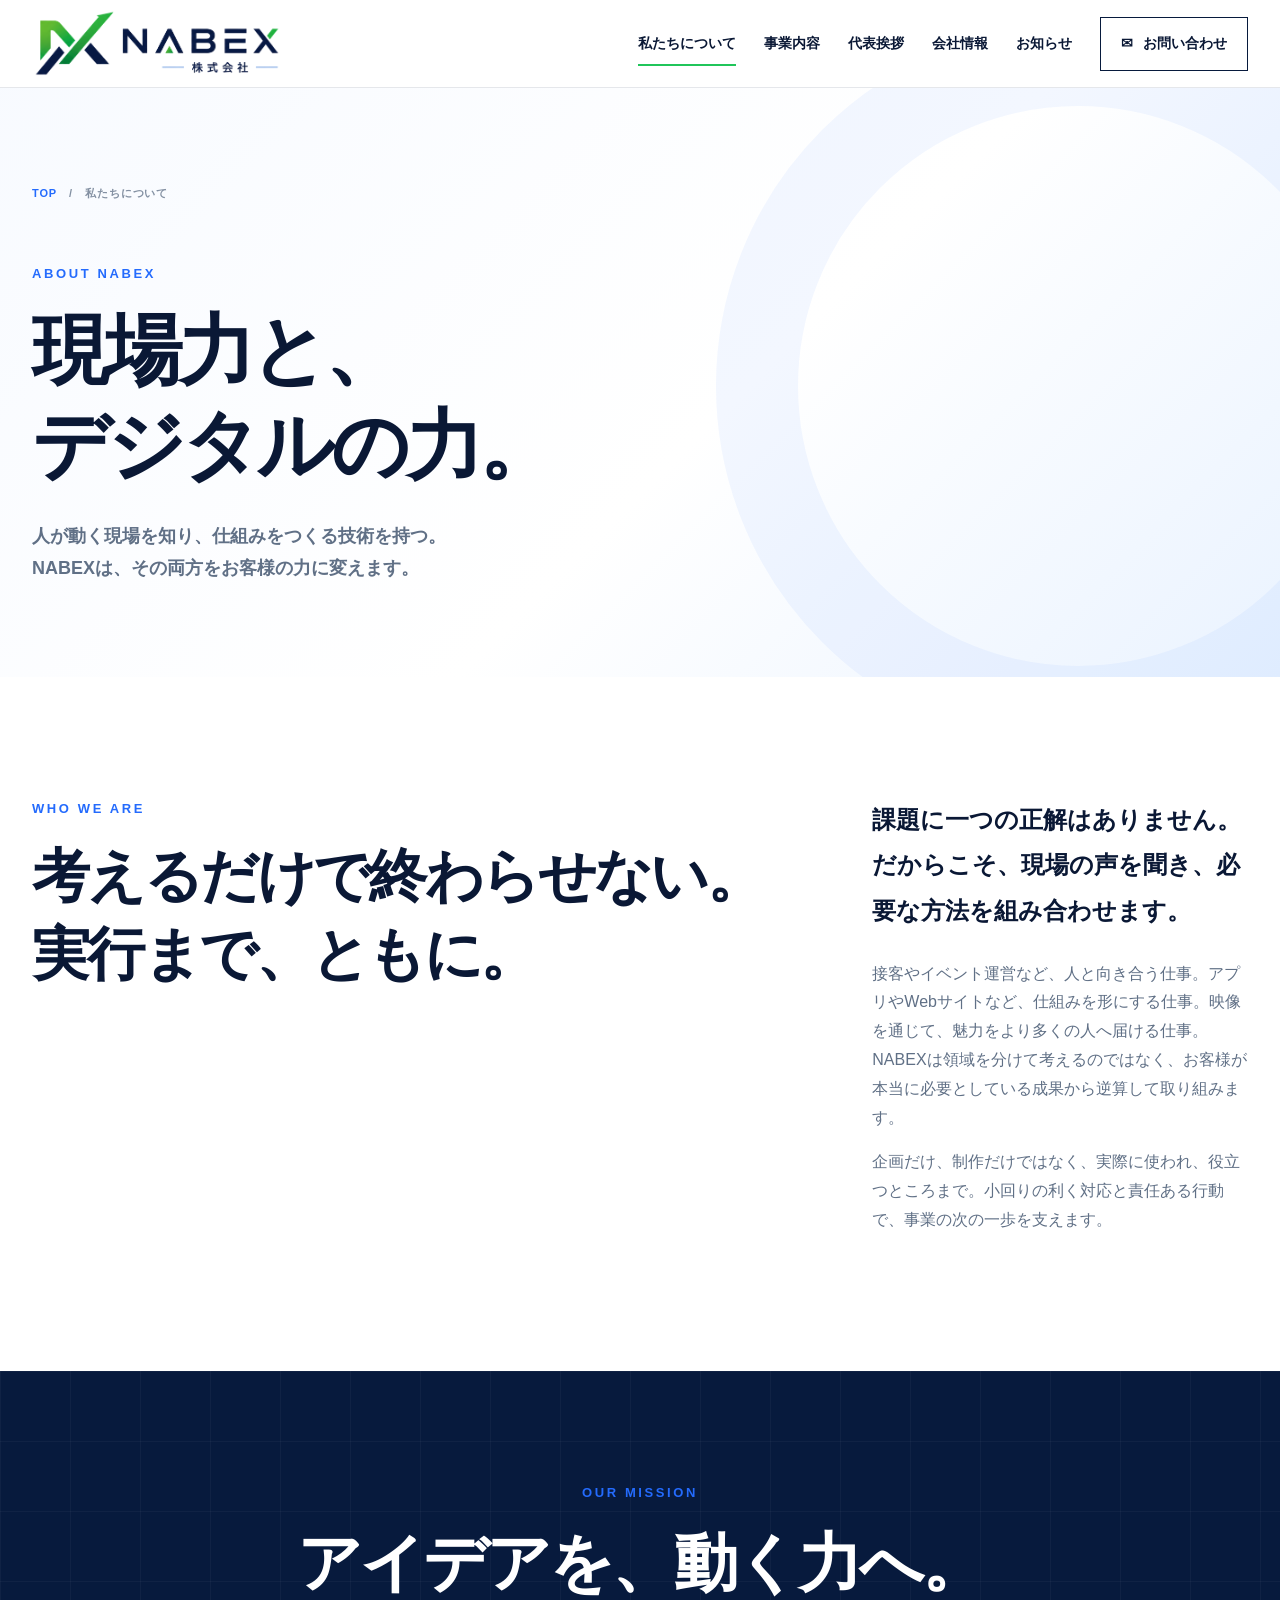
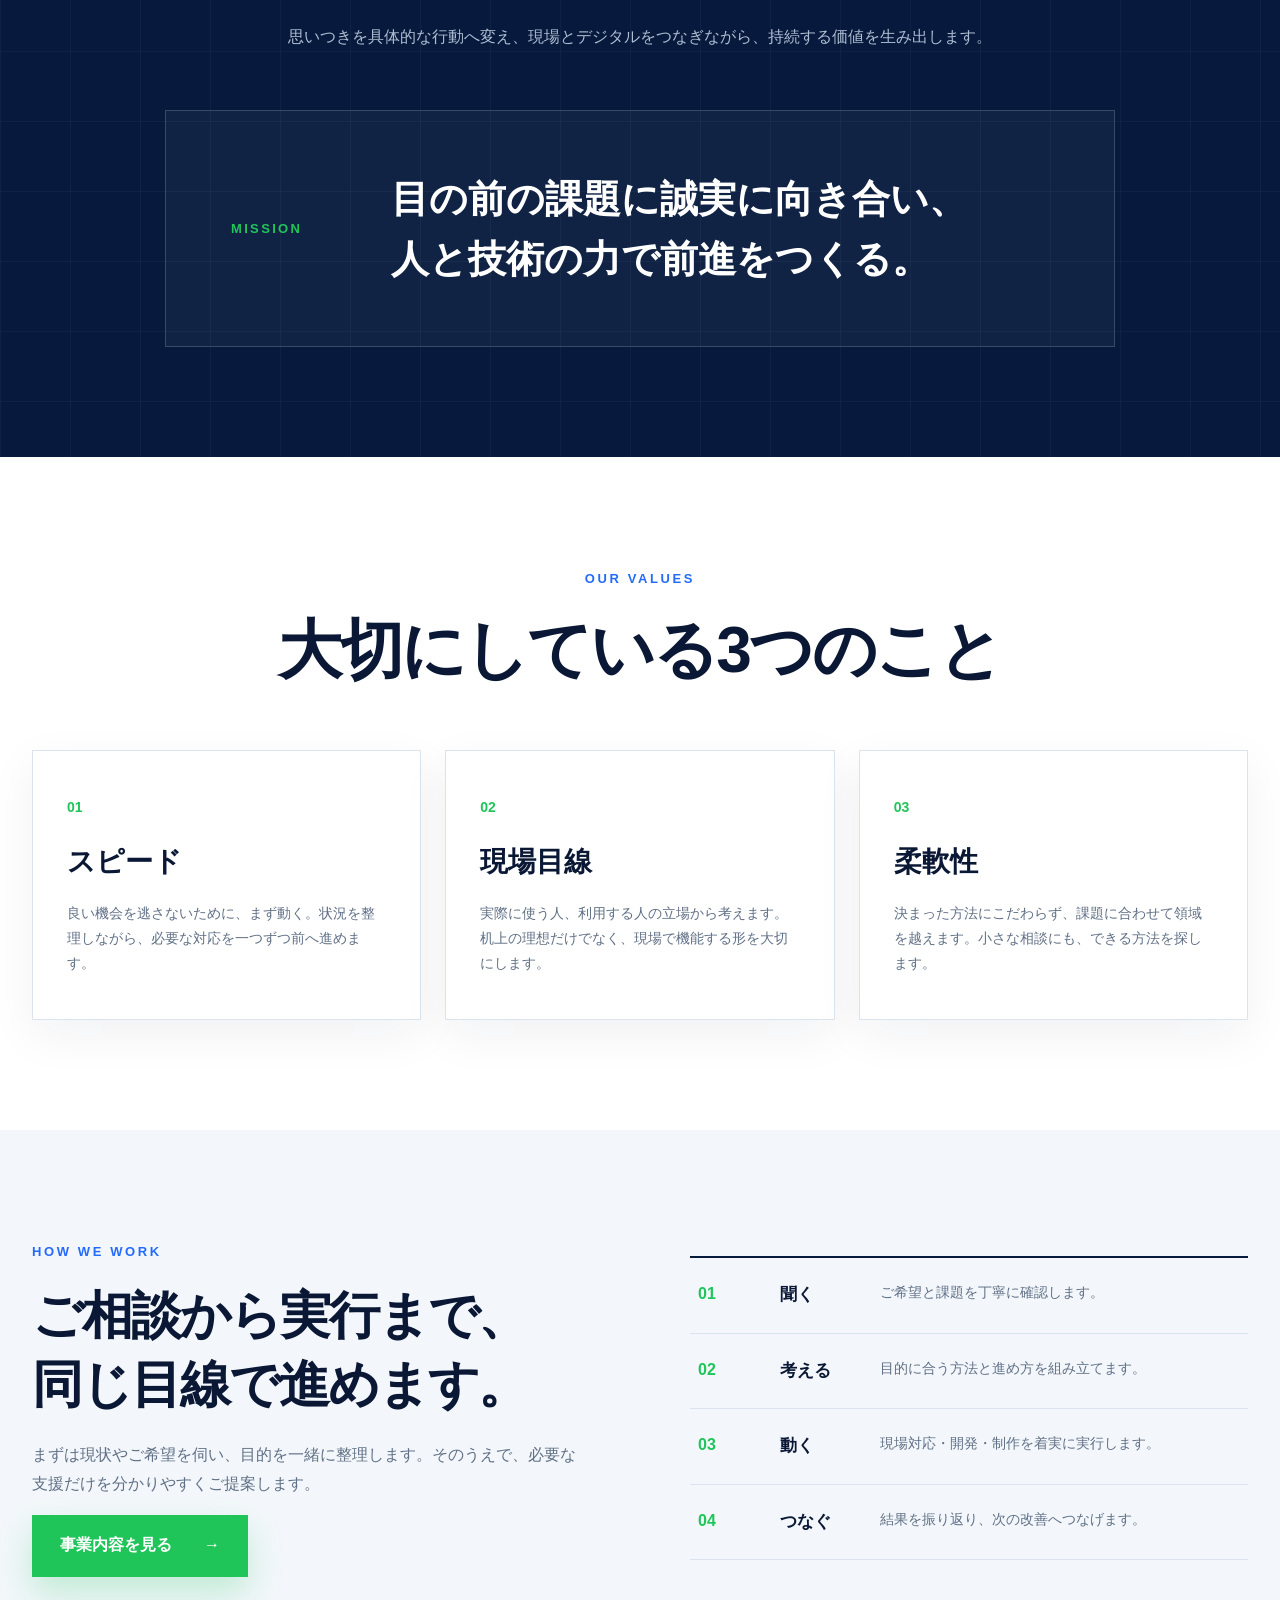
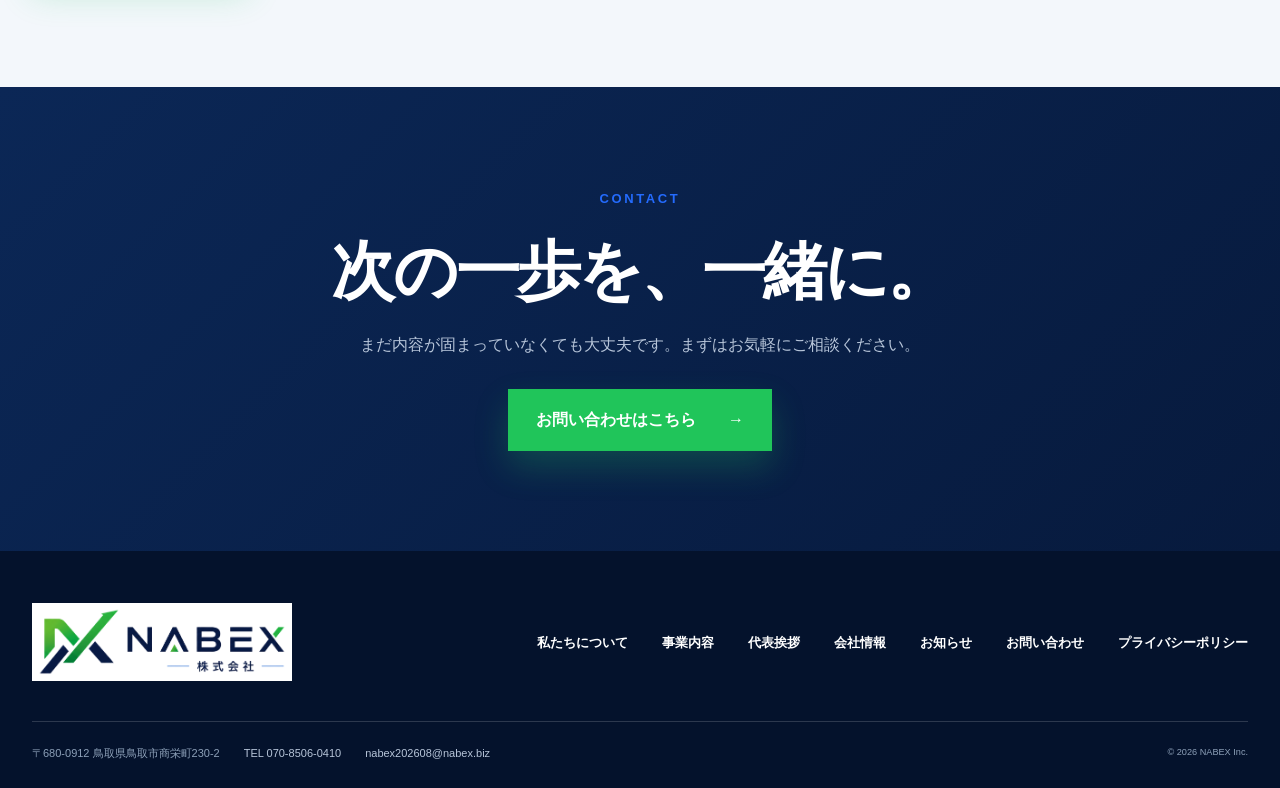
==== commit a6b40d10: "Add files via upload" ====
--- a/about.html
+++ b/about.html
@@ -29,7 +29,7 @@
 
   <section class="pageCta"><div class="sectionWidth"><span class="eyebrow">CONTACT</span><h2>次の一歩を、一緒に。</h2><p>まだ内容が固まっていなくても大丈夫です。まずはお気軽にご相談ください。</p><a class="button primary" href="contact.html">お問い合わせはこちら <span>→</span></a></div></section>
 
-  <footer><div class="sectionWidth footerTop"><a href="index.html"><img src="nabex-logo.png" alt="NABEX株式会社"></a><div><a href="about.html">私たちについて</a><a href="services.html">事業内容</a><a href="message.html">代表挨拶</a><a href="company.html">会社情報</a><a href="news.html">お知らせ</a><a href="contact.html">お問い合わせ</a><a href="privacy.html">プライバシーポリシー</a></div></div><div class="sectionWidth footerBottom"><span>〒680-0912 鳥取県鳥取市商栄町230-2</span><small>© 2026 NABEX Inc.</small></div></footer>
+  <footer><div class="sectionWidth footerTop"><a href="index.html"><img src="nabex-logo.png" alt="NABEX株式会社"></a><div><a href="about.html">私たちについて</a><a href="services.html">事業内容</a><a href="message.html">代表挨拶</a><a href="company.html">会社情報</a><a href="news.html">お知らせ</a><a href="contact.html">お問い合わせ</a><a href="privacy.html">プライバシーポリシー</a></div></div><div class="sectionWidth footerBottom"><div class="footerInfo"><span>〒680-0912 鳥取県鳥取市商栄町230-2</span><a href="tel:07085060410">TEL 070-8506-0410</a><a href="mailto:nabex202608@nabex.biz">nabex202608@nabex.biz</a></div><small>© 2026 NABEX Inc.</small></div></footer>
 </main>
 </body>
 </html>
--- a/style.css
+++ b/style.css
@@ -20,6 +20,11 @@
 .newsPageGrid{display:grid;grid-template-columns:240px 1fr;gap:80px}.newsPageGrid>aside{display:flex;flex-direction:column}.newsPageGrid>aside span{color:var(--blue);font-size:13px;font-weight:900;letter-spacing:.15em}.newsPageGrid>aside strong{font-size:20px}.newsList{border-top:2px solid var(--navy)}.newsList article{padding:42px 12px;border-bottom:1px solid var(--line)}.newsList article>div{display:flex;gap:18px;align-items:center}.newsList time{color:var(--blue);font-size:13px;font-weight:800}.newsList article>div span{padding:3px 9px;background:var(--pale);font-size:10px;font-weight:800}.newsList h2{font-size:23px;line-height:1.6;margin:18px 0 12px}.newsList p{color:var(--muted);font-size:14px;margin:0}.emptyNews{padding:34px 12px;color:#8a97a8;font-size:13px;border-bottom:1px solid var(--line)}
 .contactPage{padding-top:100px}.contactNotes{margin-top:38px;padding-top:24px;border-top:1px solid rgba(255,255,255,.18)}.contactNotes strong{font-size:14px}.contactNotes ul{padding-left:1.2em;color:#b7c5d9;font-size:13px}.privacyCheck{display:flex!important;grid-template-columns:auto 1fr!important;align-items:center;gap:10px!important;font-weight:600!important}.privacyCheck input{width:18px!important;height:18px}.privacyCheck span{position:static!important;background:none!important;color:var(--ink)!important;font-size:12px!important;padding:0!important;margin:0!important;grid-row:auto!important;grid-column:auto!important}.privacyCheck a{color:var(--blue);text-decoration:underline}
 .legalBody{max-width:900px}.legalBody>p:first-child{font-size:17px;font-weight:650;line-height:2}.legalBody article{margin-top:48px}.legalBody h2{font-size:22px;margin:0 0 15px;padding-bottom:12px;border-bottom:1px solid var(--line)}.legalBody p,.legalBody li{color:var(--muted);font-size:14px}.legalBody a{color:var(--blue);text-decoration:underline}.policyDate{text-align:right;margin-top:55px}
+
+/* Public contact information */
+.company dd a,.companyPage dd a{color:var(--blue);font-weight:800}.company dd a:hover,.companyPage dd a:hover{text-decoration:underline}
+.directContact{display:grid;gap:12px;margin-top:30px}.directContact a{display:flex;flex-direction:column;gap:2px;padding:18px 20px;border:1px solid rgba(255,255,255,.22);background:rgba(255,255,255,.06);transition:.25s}.directContact a:hover{border-color:var(--green);background:rgba(32,197,90,.1);transform:translateY(-2px)}.directContact small{color:#79afff;font-size:10px;font-weight:900;letter-spacing:.16em}.directContact strong{color:#fff;font-size:18px;line-height:1.45;overflow-wrap:anywhere}.directContact span{color:#aebed3;font-size:11px;margin-top:4px}.directContact.compact{margin-top:28px}.directContact.compact a{padding:13px 16px}.directContact.compact strong{font-size:15px}
+.footerInfo{display:flex;align-items:center;flex-wrap:wrap;gap:10px 24px}.footerInfo a{color:#b7c5d9;transition:.2s}.footerInfo a:hover{color:var(--green)}
 @keyframes visualIn{from{opacity:0;transform:translateX(60px)}to{opacity:1;transform:none}}@keyframes lineIn{from{opacity:0;clip-path:inset(100% 0 0 0)}to{opacity:1;clip-path:inset(0)}}
 @media(max-width:1100px){.nav{gap:20px}.brand img{width:235px}.hero{grid-template-columns:1fr;min-height:auto}.heroCopy{padding:96px 7vw 50px}.heroVisual{height:560px;clip-path:polygon(0 12%,100% 0,100% 100%,0 100%)}.aboutGrid,.messageGrid,.companyGrid,.contactGrid{gap:50px}.serviceCard{grid-template-columns:1fr}.serviceImage{height:250px}.serviceCard:last-child{grid-template-columns:1fr}.serviceCard:last-child .serviceImage{height:300px}}
 @media(max-width:820px){html{scroll-padding-top:72px}.sectionWidth{width:min(100% - 36px,1240px)}.section{padding:78px 0}.header{height:72px}.headerInner{width:calc(100% - 32px)}.brand img{width:190px;height:54px}.menuButton{display:grid;gap:5px;background:none;border:0;padding:10px;cursor:pointer}.menuButton span{width:26px;height:2px;background:var(--navy)}.nav{display:none;position:absolute;top:72px;left:0;right:0;background:#fff;padding:24px;box-shadow:0 16px 30px rgba(7,26,61,.16);align-items:stretch}.navOpen{display:grid;gap:8px}.nav a{padding:10px}.navContact{margin-top:8px}.hero{padding-top:72px}.heroCopy{padding:72px 24px 44px}.hero h1{font-size:clamp(46px,10vw,68px)}.heroServiceList{grid-template-columns:repeat(2,1fr)}.heroServiceList a:nth-child(3){border-left:0}.newsInner{height:auto;padding:24px 0;grid-template-columns:100px 1fr 30px}.news time{grid-column:2}.news p{grid-column:1/3;margin:0}.news a{grid-column:3;grid-row:1/3}.aboutGrid,.messageGrid,.companyGrid,.contactGrid{grid-template-columns:1fr}.values{margin-top:35px}.businessHead{display:block}.businessHead>p{margin-top:20px}.serviceGrid{grid-template-columns:1fr}.serviceCard:last-child{grid-column:auto}.messagePhoto{height:440px}.companyGrid{gap:45px}.contactGrid{gap:45px}.footerTop{align-items:flex-start}.footerTop>div{display:grid;grid-template-columns:1fr 1fr}}
@@ -68,4 +73,5 @@
 }
 @media(max-width:560px){
   .subHero{min-height:430px;padding:125px 0 62px}.subHero h1{font-size:43px}.subHero p{font-size:15px}.breadcrumbs{margin-bottom:30px}.subHero.compactHero{min-height:350px}.contentSection{padding:72px 0}.splitLead{gap:35px}.missionStatement{padding:30px 22px}.missionStatement strong{font-size:24px}.valueCards article{padding:32px 24px}.workStyle{gap:35px}.workStyle li{grid-template-columns:42px 1fr}.workStyle li>span{grid-template-columns:1fr;gap:3px}.pageCta{padding:72px 0}.pageCta h2{font-size:36px}.serviceIndex{grid-template-columns:1fr;margin-top:0;width:100%;box-shadow:none}.serviceIndex a{min-height:80px;display:grid;grid-template-columns:40px 1fr;align-items:center}.serviceDetails{gap:78px}.serviceDetailImage{height:300px}.serviceDetailImage span{font-size:54px}.serviceDetailBody .lead{font-size:18px}.serviceDetailBody ul{grid-template-columns:1fr}.flowCards{grid-template-columns:1fr}.flowCards li{min-height:165px}.messageLong aside{display:block}.messagePortrait{height:350px}.representative{margin-bottom:10px}.messageLong article h2{font-size:38px}.messageLong blockquote{margin:35px 0;padding:28px 22px;font-size:23px}.companyPage dl>div{grid-template-columns:1fr;gap:5px;padding:19px 5px}.newsList h2{font-size:19px}.contactPage{padding-top:70px}.legalBody article{margin-top:38px}.legalBody h2{font-size:19px}
+  .footerInfo{display:grid;gap:8px}.directContact strong{font-size:15px}
 }
